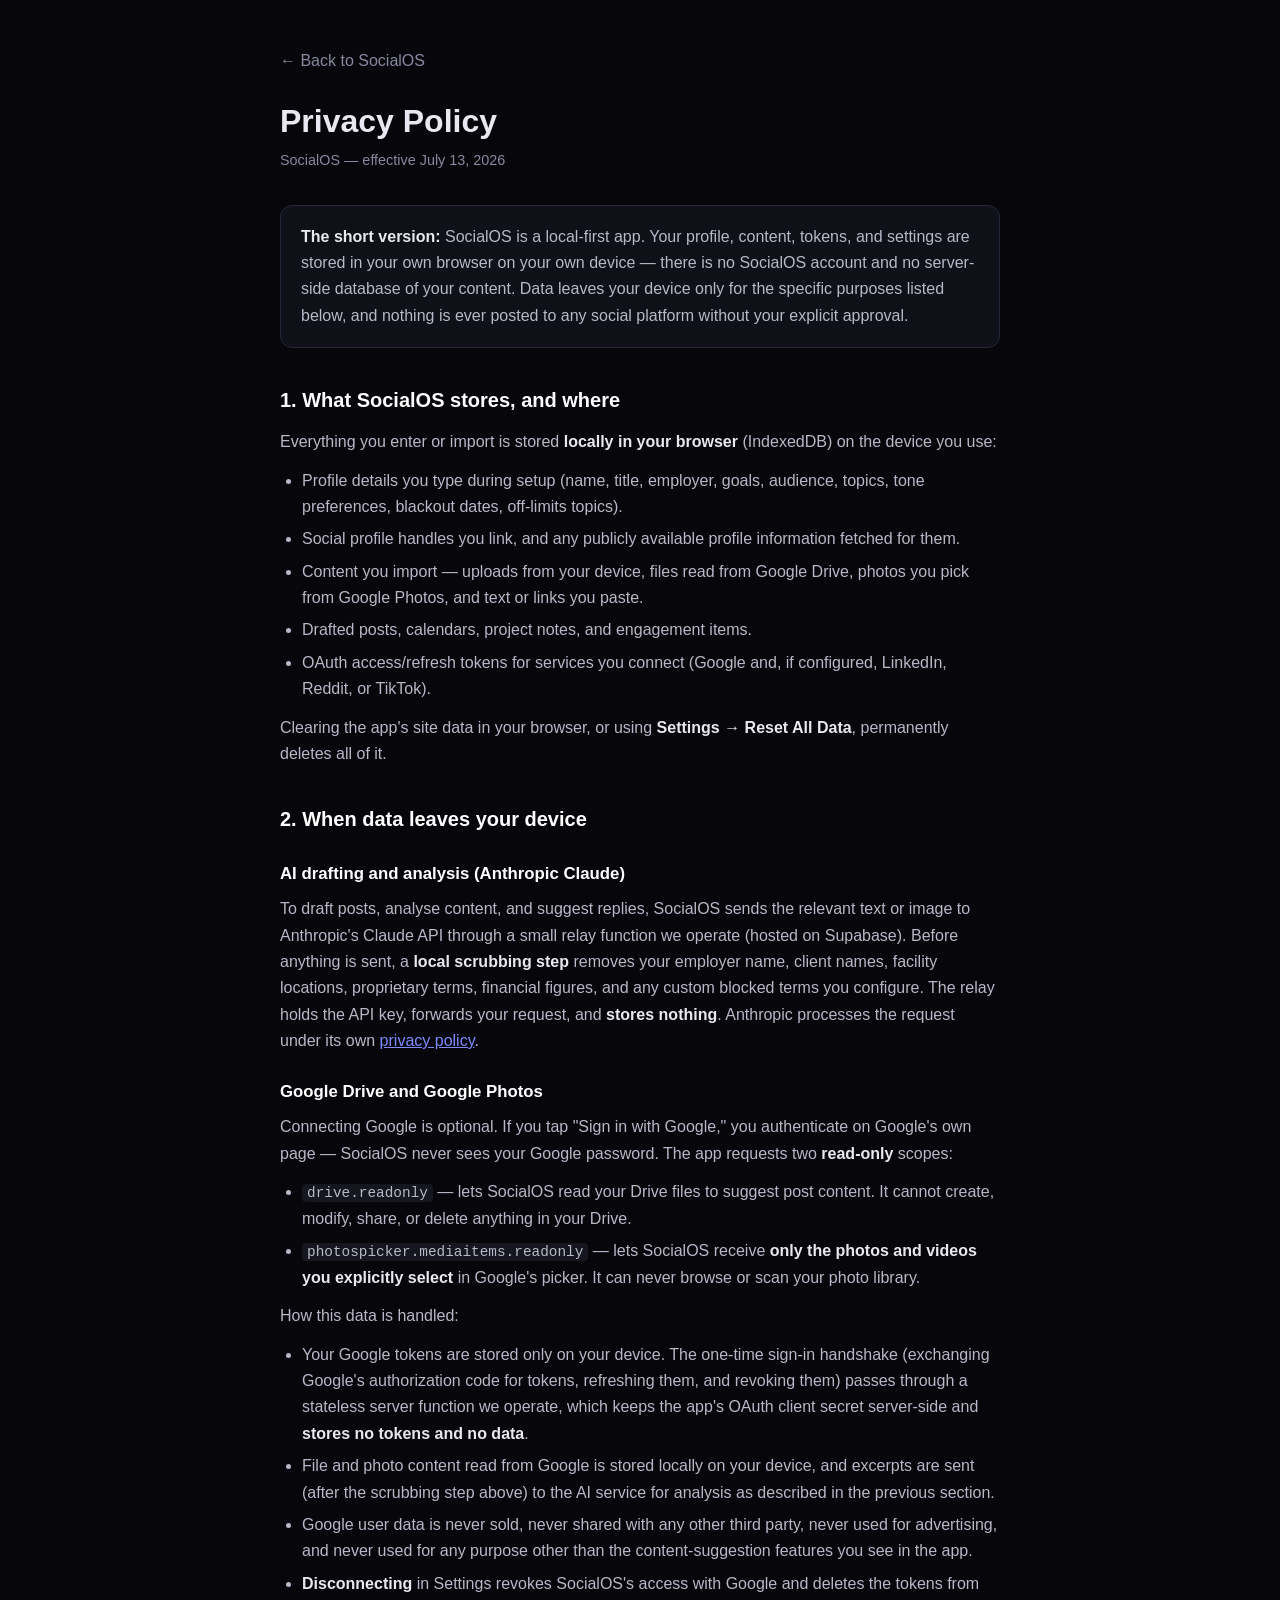
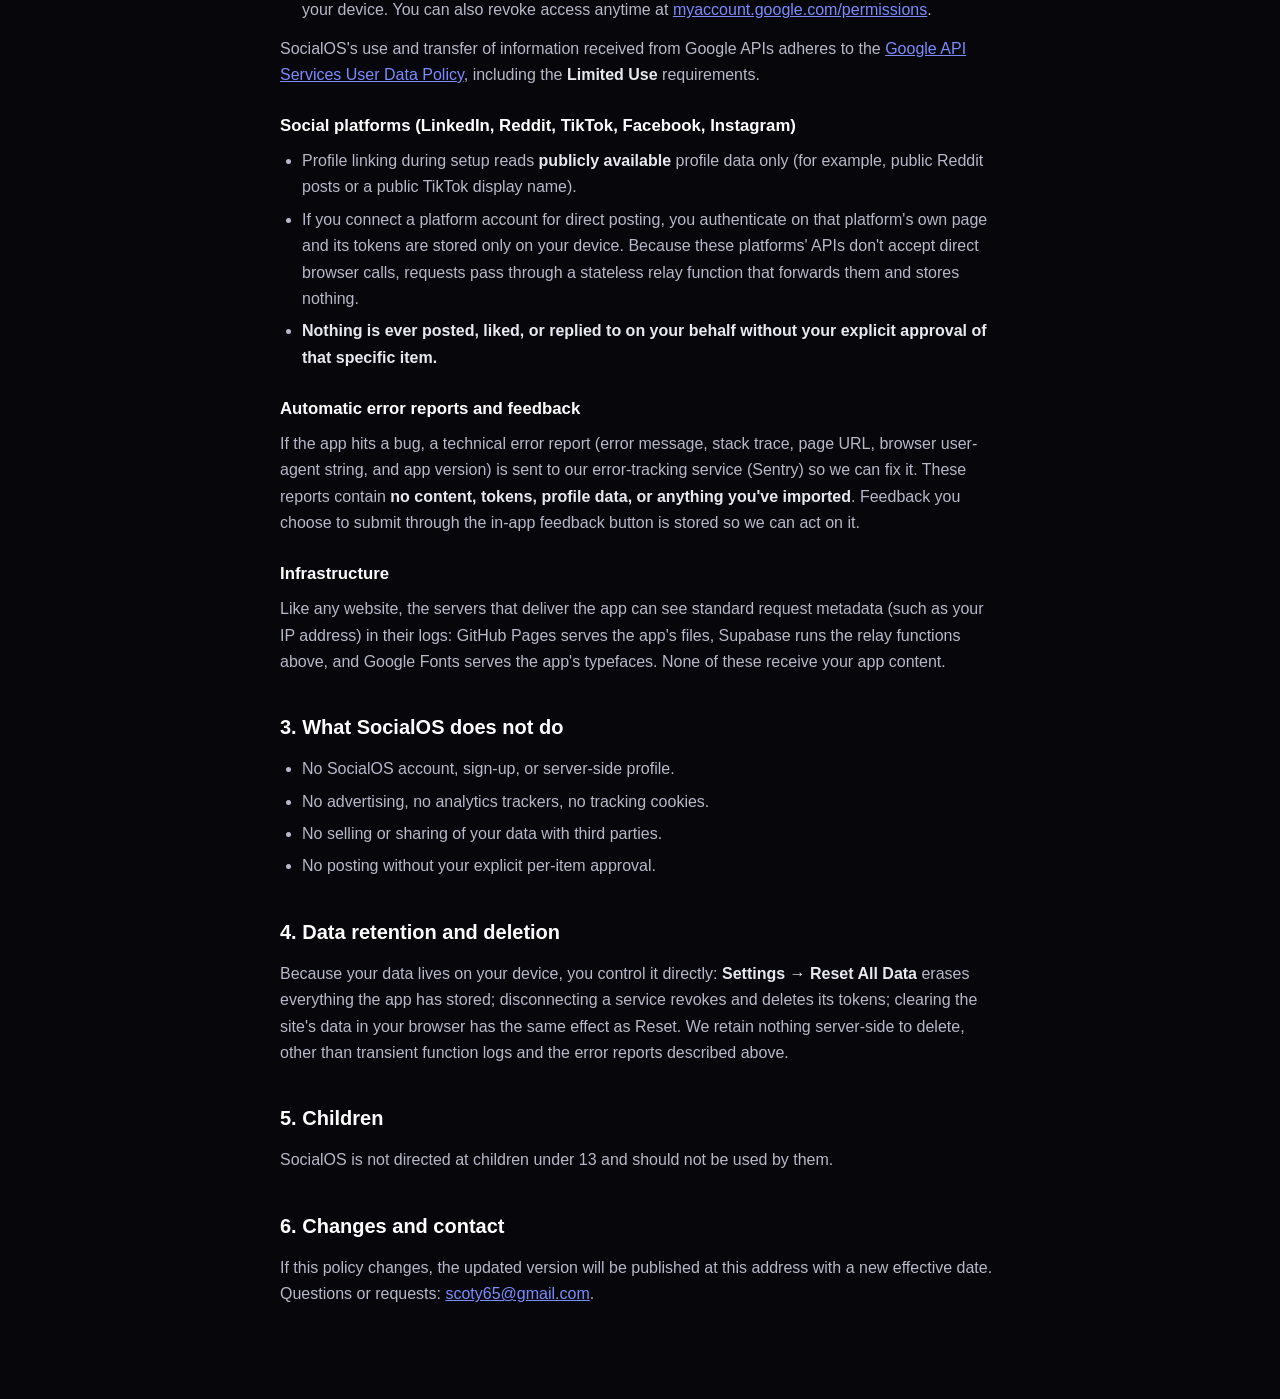
==== privacy.html @ a3ac6b2e "Deploy SocialOS front-end: one-tap Google sign-in + privacy/terms pages Sync with private repo @ 5ae" ====
<!DOCTYPE html>
<html lang="en">
<head>
  <meta charset="UTF-8">
  <meta name="viewport" content="width=device-width, initial-scale=1.0">
  <meta name="theme-color" content="#06060B">
  <meta name="description" content="SocialOS Privacy Policy — how the app handles your data">
  <meta http-equiv="Content-Security-Policy"
        content="default-src 'self'; script-src 'none'; style-src 'unsafe-inline'; img-src 'self'">
  <title>Privacy Policy — SocialOS</title>
  <link rel="icon" type="image/png" sizes="32x32" href="icons/favicon-32.png">
  <style>
    :root { color-scheme: dark; }
    * { margin: 0; padding: 0; box-sizing: border-box; }
    body {
      background: #06060B; color: #E8E8F0;
      font: 16px/1.65 -apple-system, BlinkMacSystemFont, "Segoe UI", Roboto, Helvetica, Arial, sans-serif;
      -webkit-font-smoothing: antialiased;
    }
    main { max-width: 760px; margin: 0 auto; padding: 48px 20px 80px; }
    h1 { font-size: 2rem; line-height: 1.2; margin-bottom: 8px; }
    h2 { font-size: 1.25rem; margin: 36px 0 12px; color: #FFFFFF; }
    h3 { font-size: 1.05rem; margin: 24px 0 8px; color: #FFFFFF; }
    p, li { color: #B8B8C8; margin-bottom: 12px; }
    ul { padding-left: 22px; margin-bottom: 12px; }
    li { margin-bottom: 6px; }
    a { color: #7C8CFF; }
    strong { color: #E8E8F0; }
    .meta { color: #8888A0; font-size: 0.9rem; margin-bottom: 32px; }
    .summary {
      background: #101018; border: 1px solid #26263A; border-radius: 12px;
      padding: 18px 20px; margin: 24px 0;
    }
    .summary p:last-child { margin-bottom: 0; }
    .back { display: inline-block; margin-bottom: 28px; color: #8888A0; text-decoration: none; }
    .back:hover { color: #E8E8F0; }
    code { background: #16161f; border-radius: 4px; padding: 1px 5px; font-size: 0.9em; }
  </style>
</head>
<body>
  <main>
    <a class="back" href="index.html">&larr; Back to SocialOS</a>
    <h1>Privacy Policy</h1>
    <p class="meta">SocialOS &mdash; effective July 13, 2026</p>

    <div class="summary">
      <p><strong>The short version:</strong> SocialOS is a local-first app. Your profile,
      content, tokens, and settings are stored in your own browser on your own device
      &mdash; there is no SocialOS account and no server-side database of your content.
      Data leaves your device only for the specific purposes listed below, and nothing
      is ever posted to any social platform without your explicit approval.</p>
    </div>

    <h2>1. What SocialOS stores, and where</h2>
    <p>Everything you enter or import is stored <strong>locally in your browser</strong>
    (IndexedDB) on the device you use:</p>
    <ul>
      <li>Profile details you type during setup (name, title, employer, goals, audience,
        topics, tone preferences, blackout dates, off-limits topics).</li>
      <li>Social profile handles you link, and any publicly available profile information
        fetched for them.</li>
      <li>Content you import &mdash; uploads from your device, files read from Google
        Drive, photos you pick from Google Photos, and text or links you paste.</li>
      <li>Drafted posts, calendars, project notes, and engagement items.</li>
      <li>OAuth access/refresh tokens for services you connect (Google and, if
        configured, LinkedIn, Reddit, or TikTok).</li>
    </ul>
    <p>Clearing the app's site data in your browser, or using
    <strong>Settings &rarr; Reset All Data</strong>, permanently deletes all of it.</p>

    <h2>2. When data leaves your device</h2>

    <h3>AI drafting and analysis (Anthropic Claude)</h3>
    <p>To draft posts, analyse content, and suggest replies, SocialOS sends the relevant
    text or image to Anthropic's Claude API through a small relay function we operate
    (hosted on Supabase). Before anything is sent, a <strong>local scrubbing step</strong>
    removes your employer name, client names, facility locations, proprietary terms,
    financial figures, and any custom blocked terms you configure. The relay holds the
    API key, forwards your request, and <strong>stores nothing</strong>. Anthropic
    processes the request under its own
    <a href="https://www.anthropic.com/legal/privacy" rel="noopener">privacy policy</a>.</p>

    <h3>Google Drive and Google Photos</h3>
    <p>Connecting Google is optional. If you tap "Sign in with Google," you authenticate
    on Google's own page &mdash; SocialOS never sees your Google password. The app requests
    two <strong>read-only</strong> scopes:</p>
    <ul>
      <li><code>drive.readonly</code> &mdash; lets SocialOS read your Drive files to suggest
        post content. It cannot create, modify, share, or delete anything in your Drive.</li>
      <li><code>photospicker.mediaitems.readonly</code> &mdash; lets SocialOS receive
        <strong>only the photos and videos you explicitly select</strong> in Google's
        picker. It can never browse or scan your photo library.</li>
    </ul>
    <p>How this data is handled:</p>
    <ul>
      <li>Your Google tokens are stored only on your device. The one-time sign-in
        handshake (exchanging Google's authorization code for tokens, refreshing them,
        and revoking them) passes through a stateless server function we operate, which
        keeps the app's OAuth client secret server-side and <strong>stores no tokens and
        no data</strong>.</li>
      <li>File and photo content read from Google is stored locally on your device, and
        excerpts are sent (after the scrubbing step above) to the AI service for analysis
        as described in the previous section.</li>
      <li>Google user data is never sold, never shared with any other third party, never
        used for advertising, and never used for any purpose other than the
        content-suggestion features you see in the app.</li>
      <li><strong>Disconnecting</strong> in Settings revokes SocialOS's access with Google
        and deletes the tokens from your device. You can also revoke access anytime at
        <a href="https://myaccount.google.com/permissions" rel="noopener">myaccount.google.com/permissions</a>.</li>
    </ul>
    <p>SocialOS's use and transfer of information received from Google APIs adheres to the
    <a href="https://developers.google.com/terms/api-services-user-data-policy" rel="noopener">Google
    API Services User Data Policy</a>, including the <strong>Limited Use</strong> requirements.</p>

    <h3>Social platforms (LinkedIn, Reddit, TikTok, Facebook, Instagram)</h3>
    <ul>
      <li>Profile linking during setup reads <strong>publicly available</strong> profile
        data only (for example, public Reddit posts or a public TikTok display name).</li>
      <li>If you connect a platform account for direct posting, you authenticate on that
        platform's own page and its tokens are stored only on your device. Because these
        platforms' APIs don't accept direct browser calls, requests pass through a
        stateless relay function that forwards them and stores nothing.</li>
      <li><strong>Nothing is ever posted, liked, or replied to on your behalf without your
        explicit approval of that specific item.</strong></li>
    </ul>

    <h3>Automatic error reports and feedback</h3>
    <p>If the app hits a bug, a technical error report (error message, stack trace, page
    URL, browser user-agent string, and app version) is sent to our error-tracking service
    (Sentry) so we can fix it. These reports contain <strong>no content, tokens, profile
    data, or anything you've imported</strong>. Feedback you choose to submit through the
    in-app feedback button is stored so we can act on it.</p>

    <h3>Infrastructure</h3>
    <p>Like any website, the servers that deliver the app can see standard request
    metadata (such as your IP address) in their logs: GitHub Pages serves the app's
    files, Supabase runs the relay functions above, and Google Fonts serves the app's
    typefaces. None of these receive your app content.</p>

    <h2>3. What SocialOS does not do</h2>
    <ul>
      <li>No SocialOS account, sign-up, or server-side profile.</li>
      <li>No advertising, no analytics trackers, no tracking cookies.</li>
      <li>No selling or sharing of your data with third parties.</li>
      <li>No posting without your explicit per-item approval.</li>
    </ul>

    <h2>4. Data retention and deletion</h2>
    <p>Because your data lives on your device, you control it directly:
    <strong>Settings &rarr; Reset All Data</strong> erases everything the app has stored;
    disconnecting a service revokes and deletes its tokens; clearing the site's data in
    your browser has the same effect as Reset. We retain nothing server-side to delete,
    other than transient function logs and the error reports described above.</p>

    <h2>5. Children</h2>
    <p>SocialOS is not directed at children under 13 and should not be used by them.</p>

    <h2>6. Changes and contact</h2>
    <p>If this policy changes, the updated version will be published at this address with
    a new effective date. Questions or requests:
    <a href="mailto:scoty65@gmail.com">scoty65@gmail.com</a>.</p>
  </main>
</body>
</html>
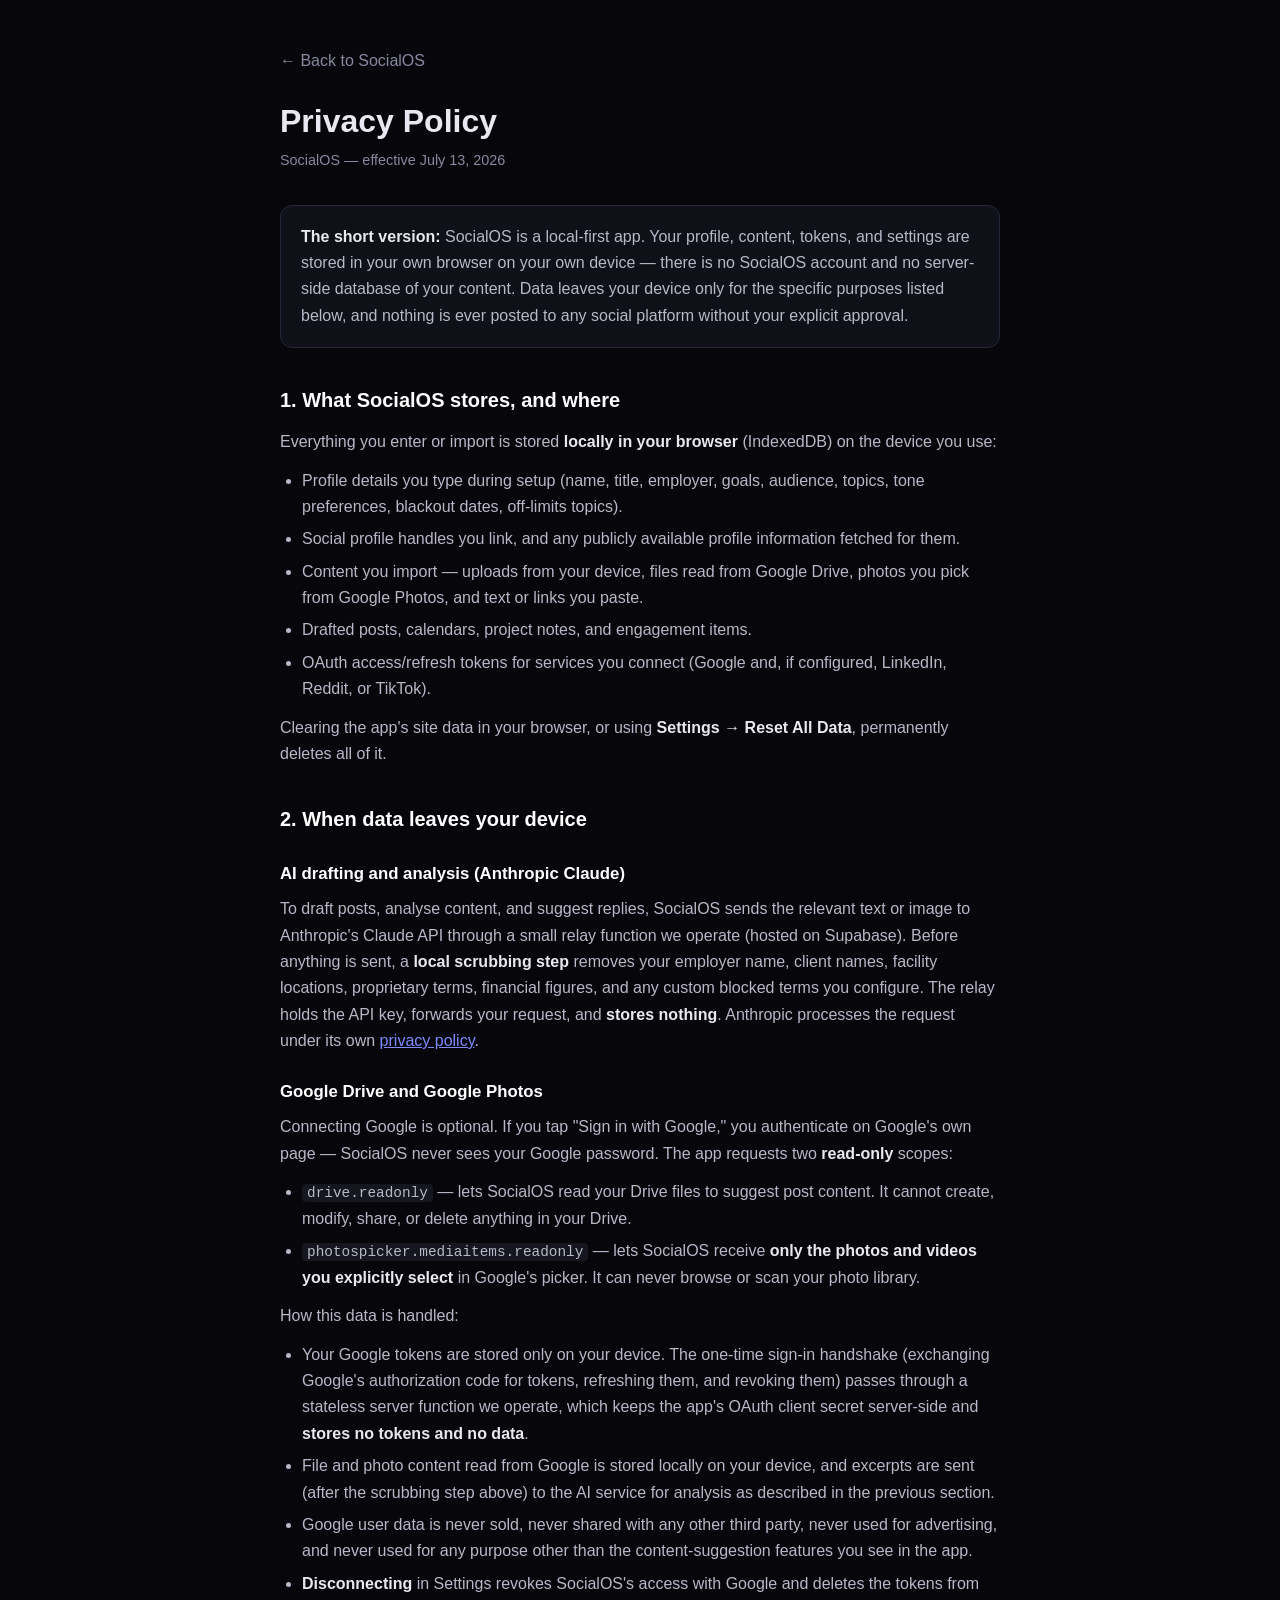
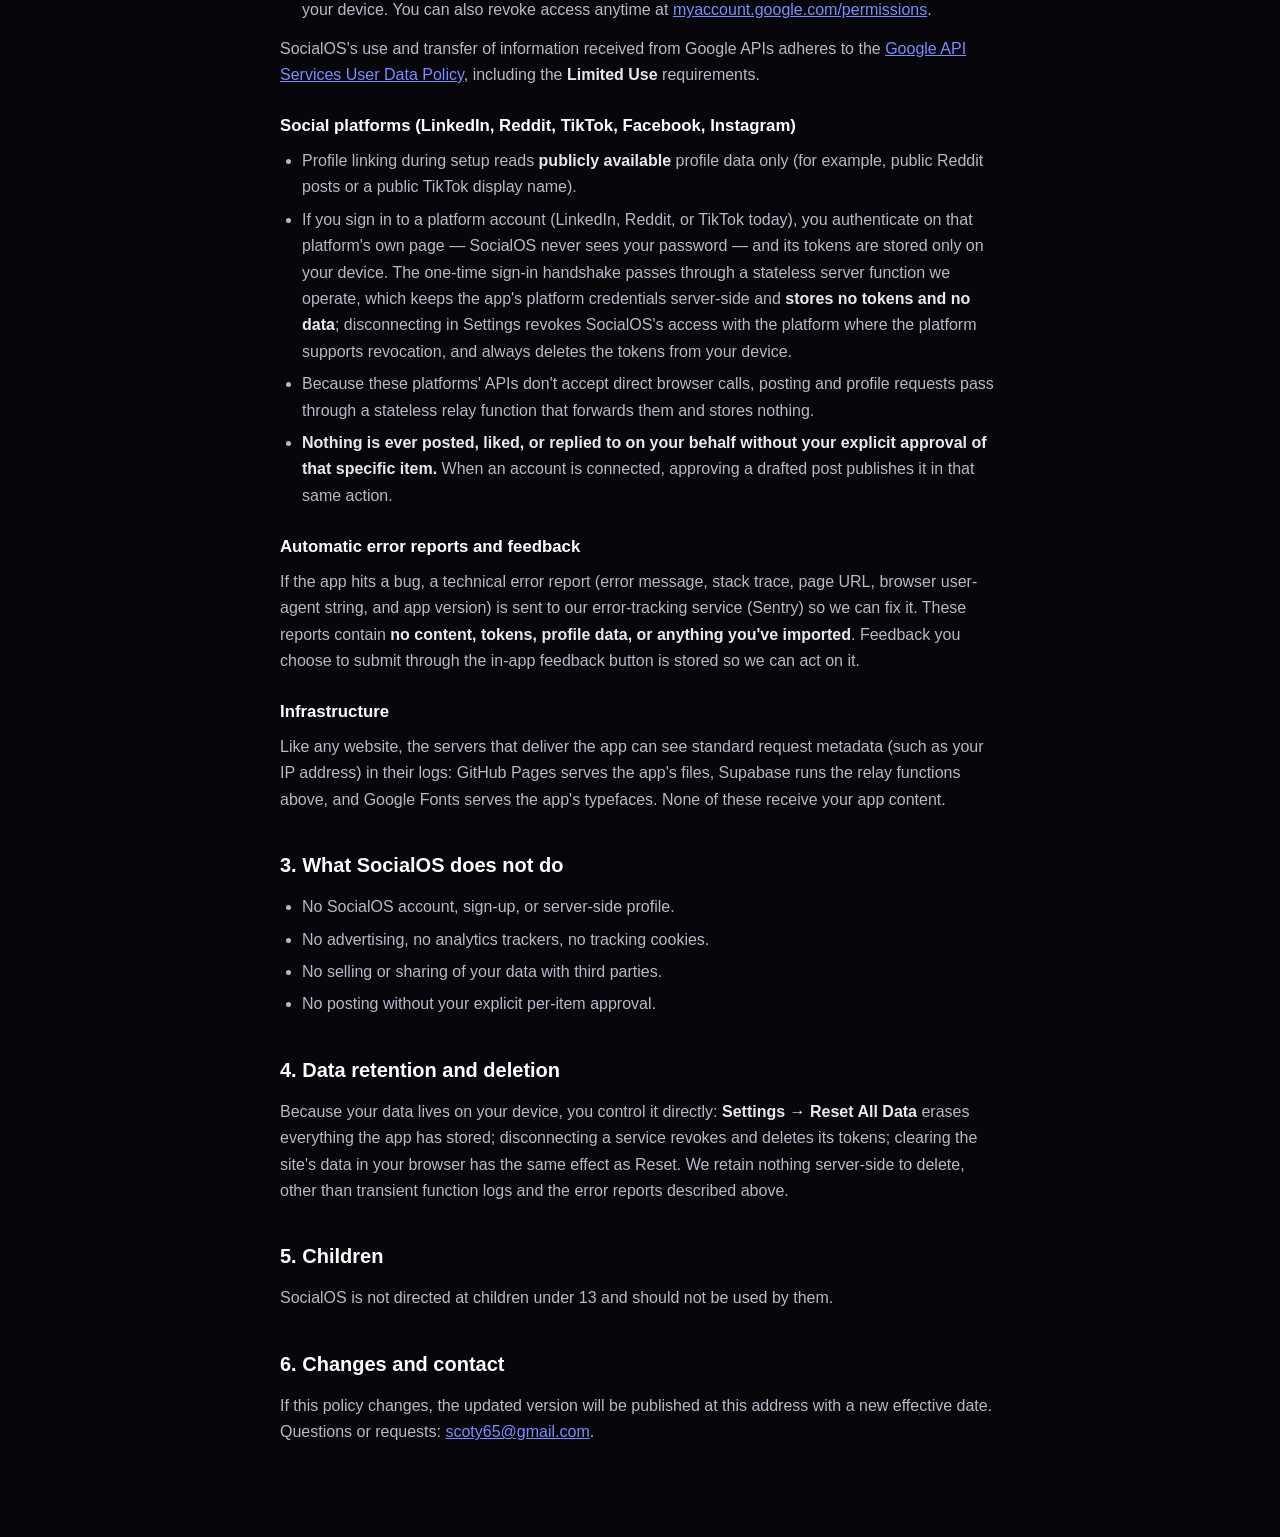
==== commit d97d7dbe: "Deploy SocialOS front-end: one-tap platform sign-in + one-click posting Sync with private repo @ c61" ====
--- a/privacy.html
+++ b/privacy.html
@@ -116,12 +116,19 @@
     <ul>
       <li>Profile linking during setup reads <strong>publicly available</strong> profile
         data only (for example, public Reddit posts or a public TikTok display name).</li>
-      <li>If you connect a platform account for direct posting, you authenticate on that
-        platform's own page and its tokens are stored only on your device. Because these
-        platforms' APIs don't accept direct browser calls, requests pass through a
-        stateless relay function that forwards them and stores nothing.</li>
+      <li>If you sign in to a platform account (LinkedIn, Reddit, or TikTok today), you
+        authenticate on that platform's own page — SocialOS never sees your password —
+        and its tokens are stored only on your device. The one-time sign-in handshake
+        passes through a stateless server function we operate, which keeps the app's
+        platform credentials server-side and <strong>stores no tokens and no data</strong>;
+        disconnecting in Settings revokes SocialOS's access with the platform where the
+        platform supports revocation, and always deletes the tokens from your device.</li>
+      <li>Because these platforms' APIs don't accept direct browser calls, posting and
+        profile requests pass through a stateless relay function that forwards them and
+        stores nothing.</li>
       <li><strong>Nothing is ever posted, liked, or replied to on your behalf without your
-        explicit approval of that specific item.</strong></li>
+        explicit approval of that specific item.</strong> When an account is connected,
+        approving a drafted post publishes it in that same action.</li>
     </ul>
 
     <h3>Automatic error reports and feedback</h3>
